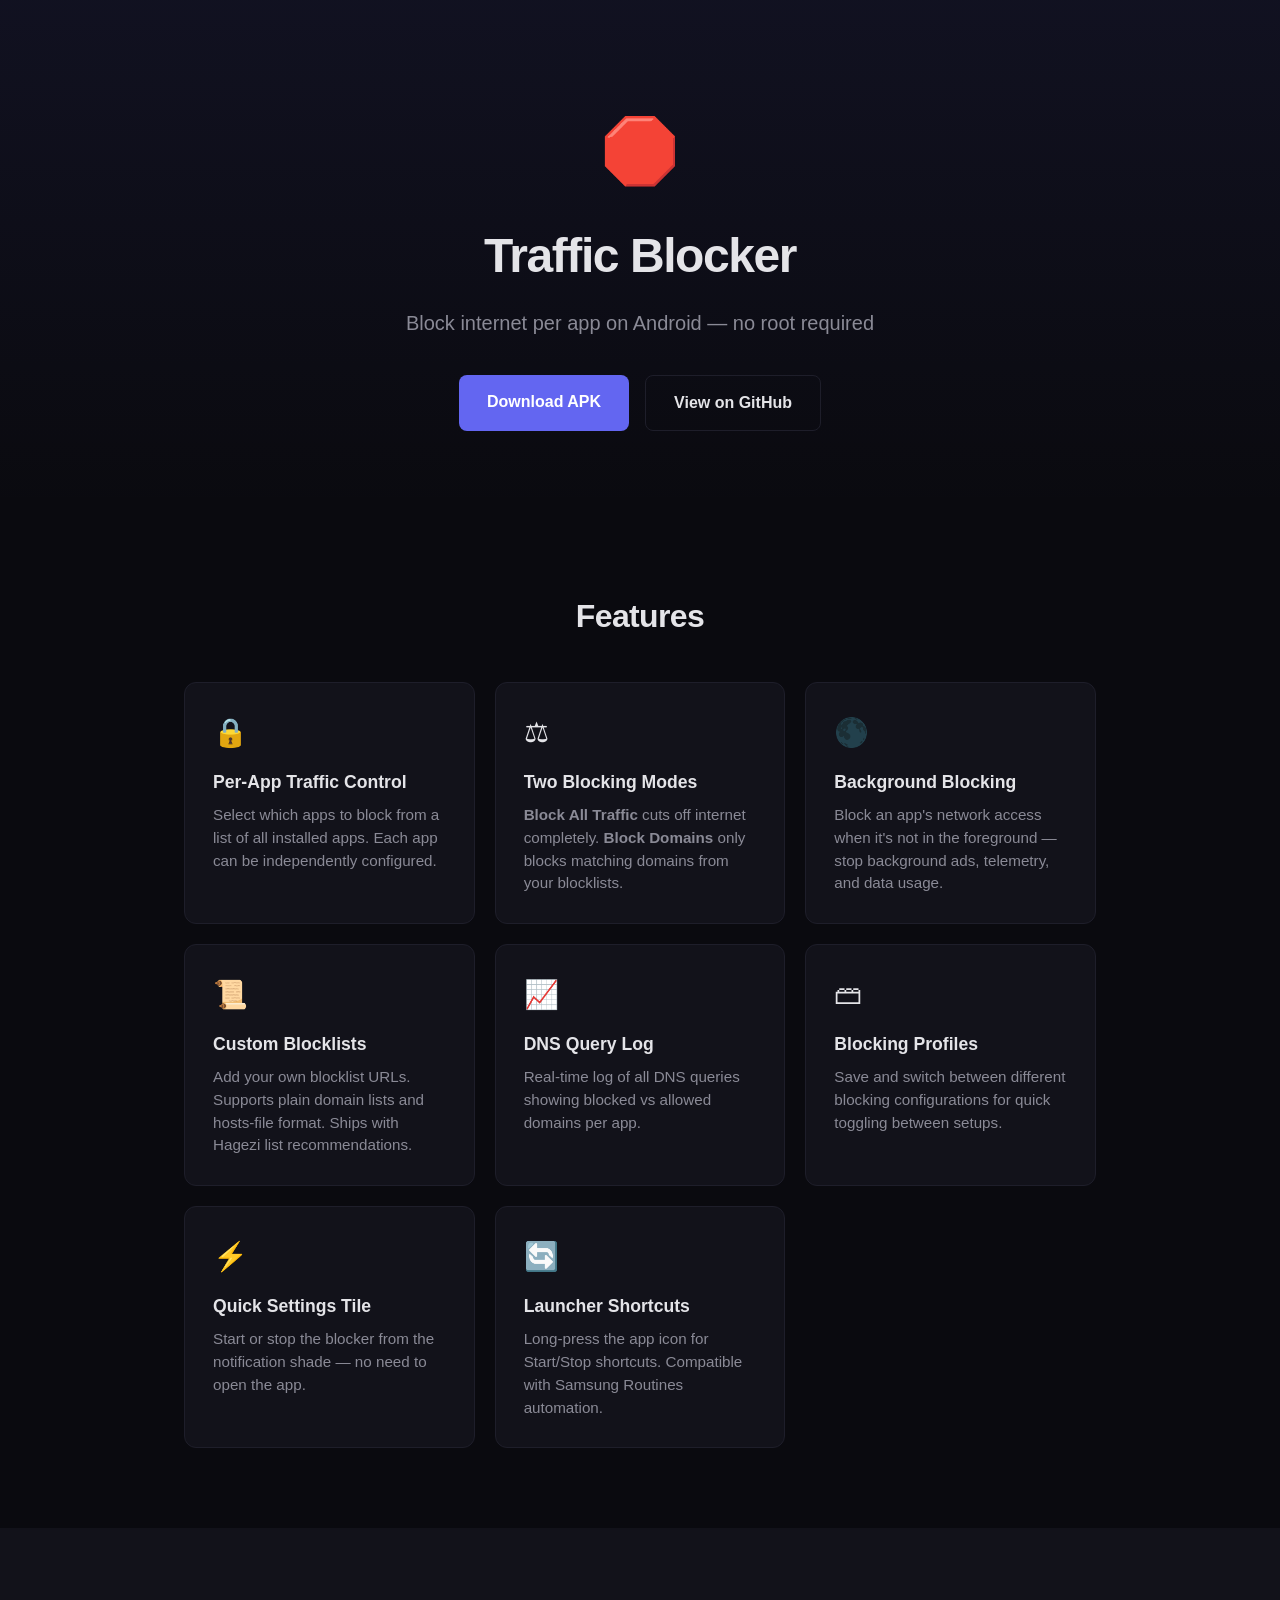
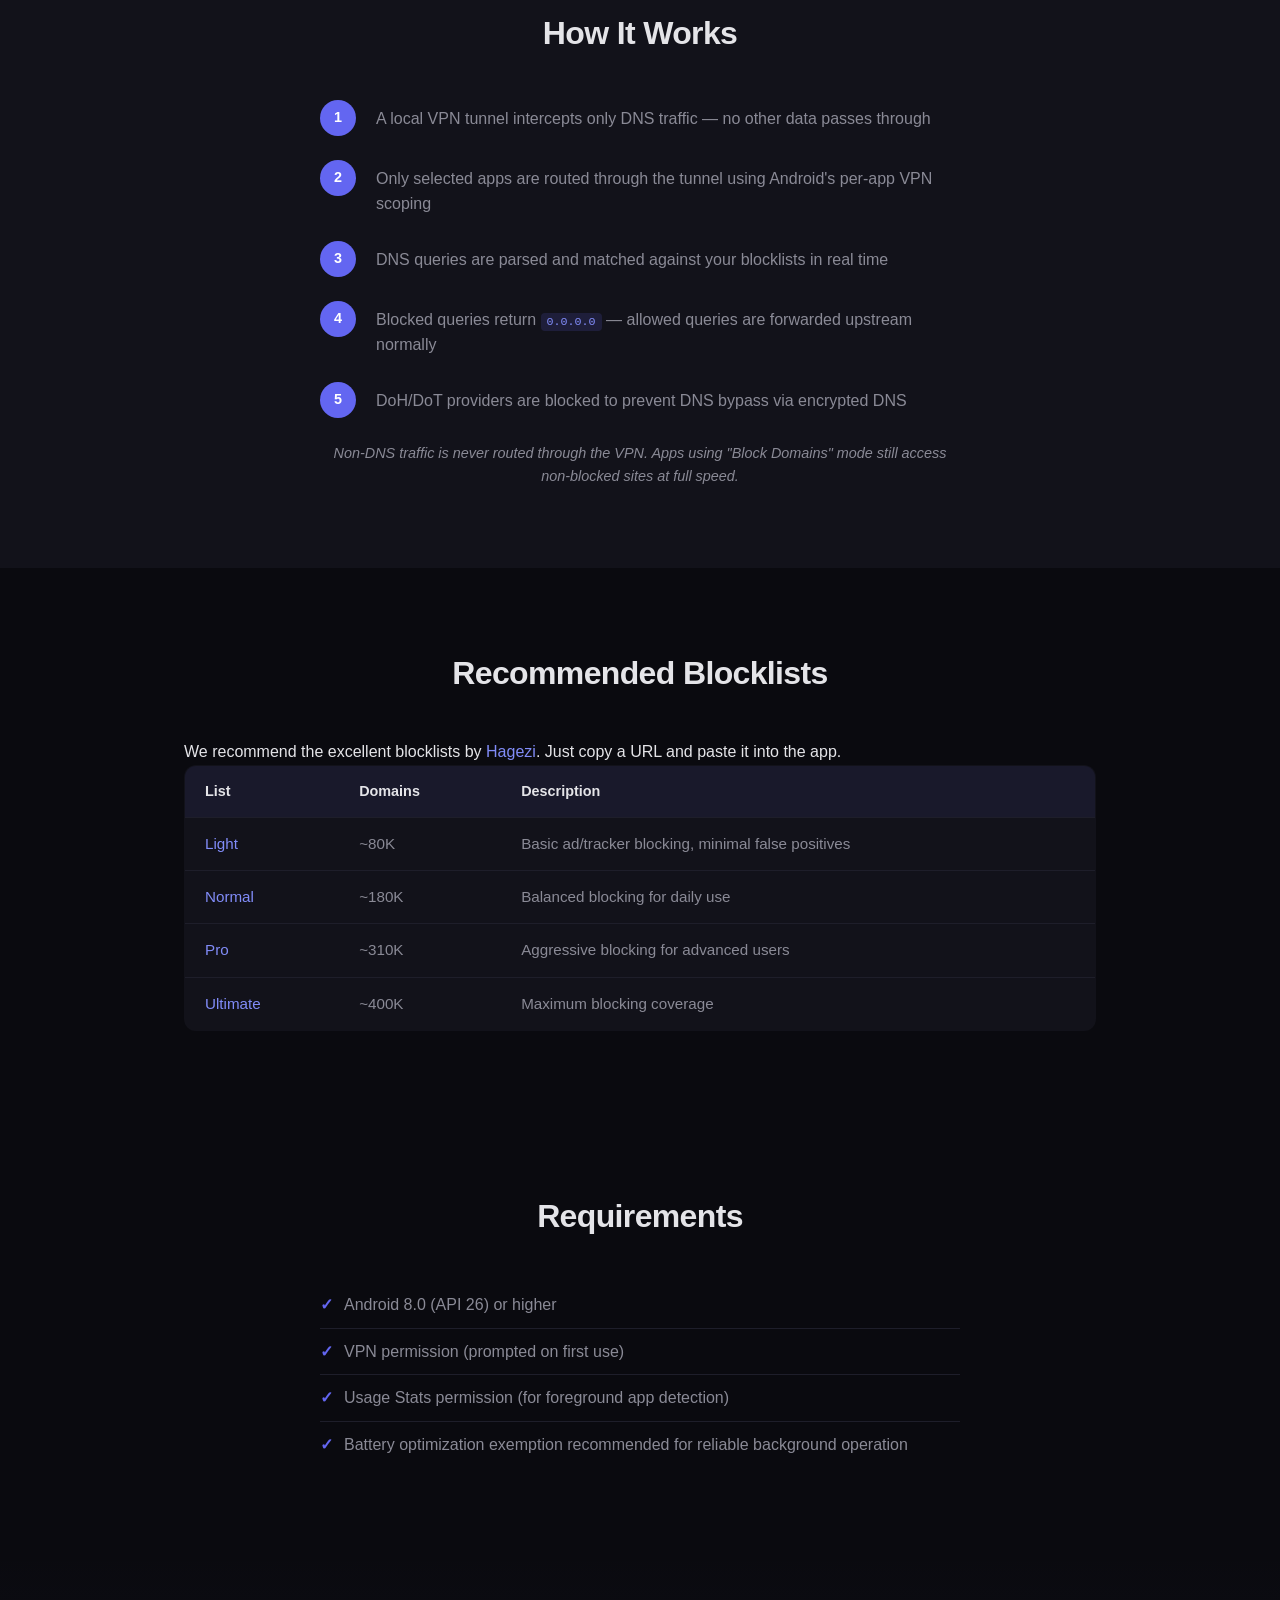
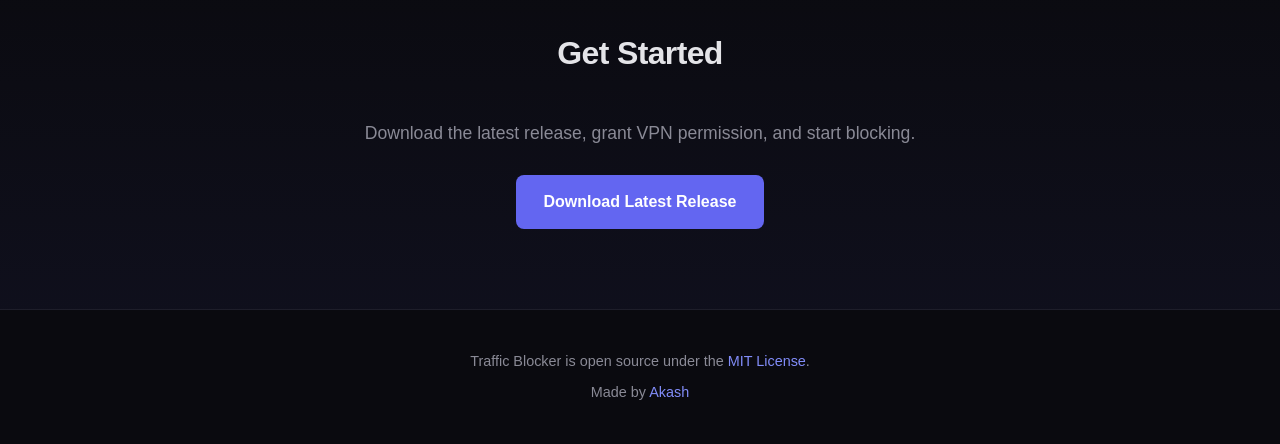
==== docs/index.html @ a33ca1d1 "feat: add configurable upstream DNS provider setting Allow users to choose between Google (8.8.8.8)," ====
<!DOCTYPE html>
<html lang="en">
<head>
  <meta charset="UTF-8">
  <meta name="viewport" content="width=device-width, initial-scale=1.0">
  <title>Traffic Blocker — Block Internet Per App on Android</title>
  <meta name="description" content="A no-root Android app that blocks internet access per app using a local VPN. Block all traffic or specific domains with custom blocklists.">
  <link rel="stylesheet" href="style.css">
</head>
<body>

<header class="hero">
  <div class="container">
    <div class="hero-icon">&#128721;</div>
    <h1>Traffic Blocker</h1>
    <p class="tagline">Block internet per app on Android — no root required</p>
    <div class="hero-actions">
      <a href="https://github.com/akash705/Traffic-Blocker/releases/latest" class="btn btn-primary">Download APK</a>
      <a href="https://github.com/akash705/Traffic-Blocker" class="btn btn-secondary">View on GitHub</a>
    </div>
  </div>
</header>

<main>
  <section class="features">
    <div class="container">
      <h2>Features</h2>
      <div class="feature-grid">
        <div class="feature-card">
          <div class="feature-icon">&#128274;</div>
          <h3>Per-App Traffic Control</h3>
          <p>Select which apps to block from a list of all installed apps. Each app can be independently configured.</p>
        </div>
        <div class="feature-card">
          <div class="feature-icon">&#9878;</div>
          <h3>Two Blocking Modes</h3>
          <p><strong>Block All Traffic</strong> cuts off internet completely. <strong>Block Domains</strong> only blocks matching domains from your blocklists.</p>
        </div>
        <div class="feature-card">
          <div class="feature-icon">&#127761;</div>
          <h3>Background Blocking</h3>
          <p>Block an app's network access when it's not in the foreground — stop background ads, telemetry, and data usage.</p>
        </div>
        <div class="feature-card">
          <div class="feature-icon">&#128220;</div>
          <h3>Custom Blocklists</h3>
          <p>Add your own blocklist URLs. Supports plain domain lists and hosts-file format. Ships with Hagezi list recommendations.</p>
        </div>
        <div class="feature-card">
          <div class="feature-icon">&#128200;</div>
          <h3>DNS Query Log</h3>
          <p>Real-time log of all DNS queries showing blocked vs allowed domains per app.</p>
        </div>
        <div class="feature-card">
          <div class="feature-icon">&#128451;</div>
          <h3>Blocking Profiles</h3>
          <p>Save and switch between different blocking configurations for quick toggling between setups.</p>
        </div>
        <div class="feature-card">
          <div class="feature-icon">&#9889;</div>
          <h3>Quick Settings Tile</h3>
          <p>Start or stop the blocker from the notification shade — no need to open the app.</p>
        </div>
        <div class="feature-card">
          <div class="feature-icon">&#128260;</div>
          <h3>Launcher Shortcuts</h3>
          <p>Long-press the app icon for Start/Stop shortcuts. Compatible with Samsung Routines automation.</p>
        </div>
      </div>
    </div>
  </section>

  <section class="how-it-works">
    <div class="container">
      <h2>How It Works</h2>
      <div class="steps">
        <div class="step">
          <span class="step-num">1</span>
          <p>A local VPN tunnel intercepts only DNS traffic — no other data passes through</p>
        </div>
        <div class="step">
          <span class="step-num">2</span>
          <p>Only selected apps are routed through the tunnel using Android's per-app VPN scoping</p>
        </div>
        <div class="step">
          <span class="step-num">3</span>
          <p>DNS queries are parsed and matched against your blocklists in real time</p>
        </div>
        <div class="step">
          <span class="step-num">4</span>
          <p>Blocked queries return <code>0.0.0.0</code> — allowed queries are forwarded upstream normally</p>
        </div>
        <div class="step">
          <span class="step-num">5</span>
          <p>DoH/DoT providers are blocked to prevent DNS bypass via encrypted DNS</p>
        </div>
      </div>
      <p class="note">Non-DNS traffic is never routed through the VPN. Apps using "Block Domains" mode still access non-blocked sites at full speed.</p>
    </div>
  </section>

  <section class="blocklists">
    <div class="container">
      <h2>Recommended Blocklists</h2>
      <p>We recommend the excellent blocklists by <a href="https://github.com/hagezi/dns-blocklists">Hagezi</a>. Just copy a URL and paste it into the app.</p>
      <div class="blocklist-table">
        <table>
          <thead>
            <tr><th>List</th><th>Domains</th><th>Description</th></tr>
          </thead>
          <tbody>
            <tr><td><a href="https://raw.githubusercontent.com/hagezi/dns-blocklists/main/domains/light.txt">Light</a></td><td>~80K</td><td>Basic ad/tracker blocking, minimal false positives</td></tr>
            <tr><td><a href="https://raw.githubusercontent.com/hagezi/dns-blocklists/main/domains/multi.txt">Normal</a></td><td>~180K</td><td>Balanced blocking for daily use</td></tr>
            <tr><td><a href="https://raw.githubusercontent.com/hagezi/dns-blocklists/main/domains/pro.txt">Pro</a></td><td>~310K</td><td>Aggressive blocking for advanced users</td></tr>
            <tr><td><a href="https://raw.githubusercontent.com/hagezi/dns-blocklists/main/domains/ultimate.txt">Ultimate</a></td><td>~400K</td><td>Maximum blocking coverage</td></tr>
          </tbody>
        </table>
      </div>
    </div>
  </section>

  <section class="requirements">
    <div class="container">
      <h2>Requirements</h2>
      <ul>
        <li>Android 8.0 (API 26) or higher</li>
        <li>VPN permission (prompted on first use)</li>
        <li>Usage Stats permission (for foreground app detection)</li>
        <li>Battery optimization exemption recommended for reliable background operation</li>
      </ul>
    </div>
  </section>

  <section class="cta">
    <div class="container">
      <h2>Get Started</h2>
      <p>Download the latest release, grant VPN permission, and start blocking.</p>
      <a href="https://github.com/akash705/Traffic-Blocker/releases/latest" class="btn btn-primary">Download Latest Release</a>
    </div>
  </section>
</main>

<footer>
  <div class="container">
    <p>Traffic Blocker is open source under the <a href="https://github.com/akash705/Traffic-Blocker/blob/main/LICENSE">MIT License</a>.</p>
    <p>Made by <a href="https://github.com/akash705">Akash</a></p>
  </div>
</footer>

</body>
</html>
---- docs/style.css ----
*,
*::before,
*::after {
  margin: 0;
  padding: 0;
  box-sizing: border-box;
}

:root {
  --bg: #0a0a0f;
  --bg-card: #12121a;
  --bg-card-hover: #1a1a26;
  --text: #e4e4e8;
  --text-muted: #8a8a96;
  --accent: #6366f1;
  --accent-hover: #818cf8;
  --accent-glow: rgba(99, 102, 241, 0.15);
  --border: #1e1e2a;
  --radius: 12px;
}

html {
  scroll-behavior: smooth;
}

body {
  font-family: -apple-system, BlinkMacSystemFont, "Segoe UI", Roboto, "Helvetica Neue", Arial, sans-serif;
  background: var(--bg);
  color: var(--text);
  line-height: 1.6;
  -webkit-font-smoothing: antialiased;
}

.container {
  max-width: 960px;
  margin: 0 auto;
  padding: 0 24px;
}

a {
  color: var(--accent-hover);
  text-decoration: none;
}

a:hover {
  text-decoration: underline;
}

/* Hero */

.hero {
  padding: 100px 0 80px;
  text-align: center;
  background: linear-gradient(180deg, rgba(99, 102, 241, 0.08) 0%, transparent 100%);
}

.hero-icon {
  font-size: 64px;
  margin-bottom: 16px;
}

.hero h1 {
  font-size: 3rem;
  font-weight: 800;
  letter-spacing: -0.03em;
  margin-bottom: 12px;
}

.tagline {
  font-size: 1.25rem;
  color: var(--text-muted);
  margin-bottom: 36px;
}

.hero-actions {
  display: flex;
  gap: 16px;
  justify-content: center;
  flex-wrap: wrap;
}

/* Buttons */

.btn {
  display: inline-block;
  padding: 14px 28px;
  border-radius: 8px;
  font-size: 1rem;
  font-weight: 600;
  text-decoration: none;
  transition: all 0.2s ease;
}

.btn:hover {
  text-decoration: none;
}

.btn-primary {
  background: var(--accent);
  color: #fff;
}

.btn-primary:hover {
  background: var(--accent-hover);
  box-shadow: 0 0 24px var(--accent-glow);
}

.btn-secondary {
  background: transparent;
  color: var(--text);
  border: 1px solid var(--border);
}

.btn-secondary:hover {
  border-color: var(--accent);
  color: var(--accent-hover);
}

/* Sections */

section {
  padding: 80px 0;
}

section h2 {
  font-size: 2rem;
  font-weight: 700;
  letter-spacing: -0.02em;
  margin-bottom: 40px;
  text-align: center;
}

/* Features */

.feature-grid {
  display: grid;
  grid-template-columns: repeat(auto-fit, minmax(260px, 1fr));
  gap: 20px;
}

.feature-card {
  background: var(--bg-card);
  border: 1px solid var(--border);
  border-radius: var(--radius);
  padding: 28px;
  transition: background 0.2s ease, border-color 0.2s ease;
}

.feature-card:hover {
  background: var(--bg-card-hover);
  border-color: var(--accent);
}

.feature-icon {
  font-size: 28px;
  margin-bottom: 12px;
}

.feature-card h3 {
  font-size: 1.1rem;
  font-weight: 600;
  margin-bottom: 8px;
}

.feature-card p {
  color: var(--text-muted);
  font-size: 0.95rem;
  line-height: 1.5;
}

/* How It Works */

.how-it-works {
  background: var(--bg-card);
}

.steps {
  max-width: 640px;
  margin: 0 auto 24px;
}

.step {
  display: flex;
  align-items: flex-start;
  gap: 20px;
  margin-bottom: 24px;
}

.step-num {
  flex-shrink: 0;
  width: 36px;
  height: 36px;
  background: var(--accent);
  color: #fff;
  border-radius: 50%;
  display: flex;
  align-items: center;
  justify-content: center;
  font-weight: 700;
  font-size: 0.9rem;
}

.step p {
  padding-top: 6px;
  color: var(--text-muted);
}

.step code {
  background: rgba(99, 102, 241, 0.15);
  padding: 2px 6px;
  border-radius: 4px;
  font-size: 0.9em;
  color: var(--accent-hover);
}

.note {
  text-align: center;
  color: var(--text-muted);
  font-size: 0.9rem;
  font-style: italic;
  max-width: 640px;
  margin: 0 auto;
}

/* Blocklists */

.blocklist-table {
  overflow-x: auto;
}

table {
  width: 100%;
  border-collapse: collapse;
  background: var(--bg-card);
  border-radius: var(--radius);
  overflow: hidden;
  border: 1px solid var(--border);
}

th, td {
  padding: 14px 20px;
  text-align: left;
}

th {
  background: rgba(99, 102, 241, 0.08);
  font-weight: 600;
  font-size: 0.9rem;
  color: var(--text);
  border-bottom: 1px solid var(--border);
}

td {
  color: var(--text-muted);
  font-size: 0.95rem;
  border-bottom: 1px solid var(--border);
}

tr:last-child td {
  border-bottom: none;
}

/* Requirements */

.requirements ul {
  max-width: 640px;
  margin: 0 auto;
  list-style: none;
}

.requirements li {
  padding: 10px 0;
  color: var(--text-muted);
  border-bottom: 1px solid var(--border);
  padding-left: 24px;
  position: relative;
}

.requirements li::before {
  content: "\2713";
  position: absolute;
  left: 0;
  color: var(--accent);
  font-weight: 700;
}

.requirements li:last-child {
  border-bottom: none;
}

/* CTA */

.cta {
  text-align: center;
  background: linear-gradient(180deg, transparent 0%, rgba(99, 102, 241, 0.06) 100%);
}

.cta p {
  color: var(--text-muted);
  margin-bottom: 28px;
  font-size: 1.1rem;
}

/* Footer */

footer {
  padding: 40px 0;
  text-align: center;
  border-top: 1px solid var(--border);
}

footer p {
  color: var(--text-muted);
  font-size: 0.9rem;
  margin-bottom: 8px;
}

footer p:last-child {
  margin-bottom: 0;
}

/* Mobile */

@media (max-width: 640px) {
  .hero {
    padding: 64px 0 48px;
  }

  .hero h1 {
    font-size: 2.2rem;
  }

  .tagline {
    font-size: 1.05rem;
  }

  section {
    padding: 56px 0;
  }

  section h2 {
    font-size: 1.6rem;
    margin-bottom: 28px;
  }

  .feature-grid {
    grid-template-columns: 1fr;
  }
}
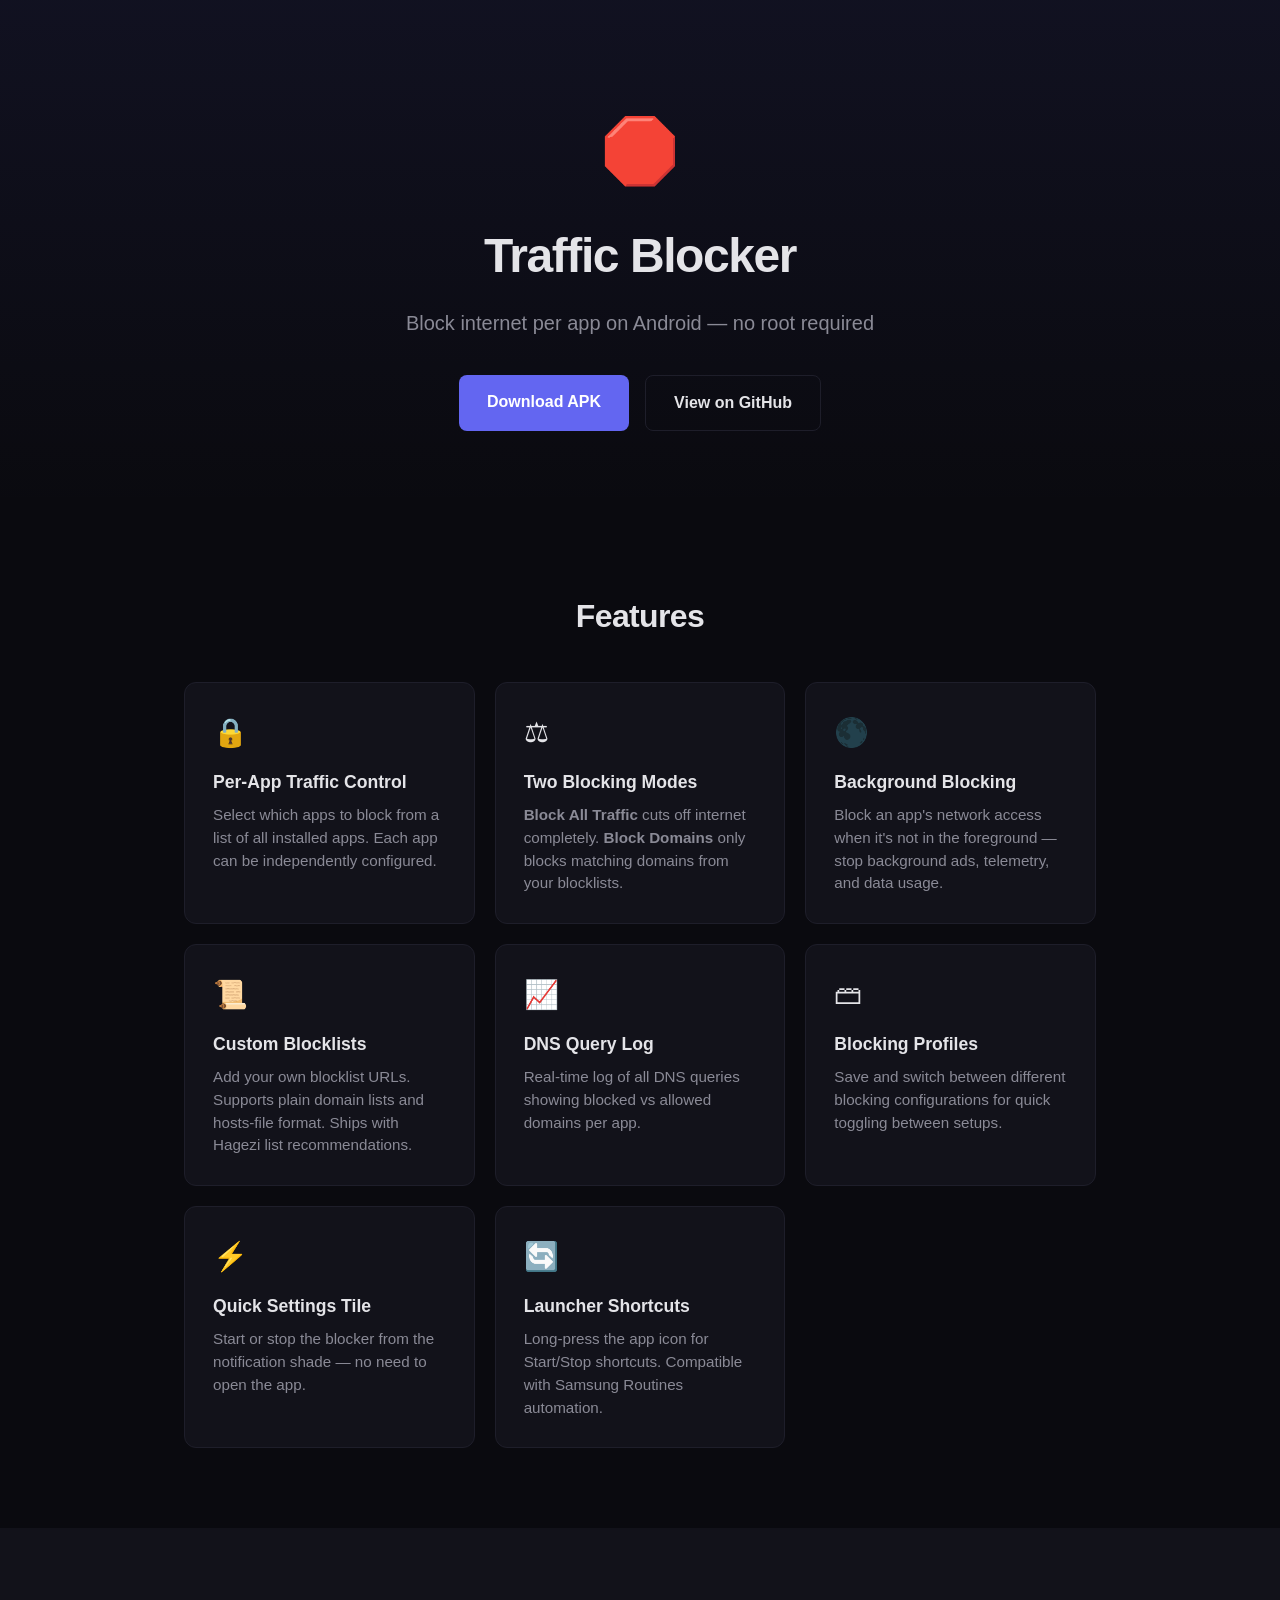
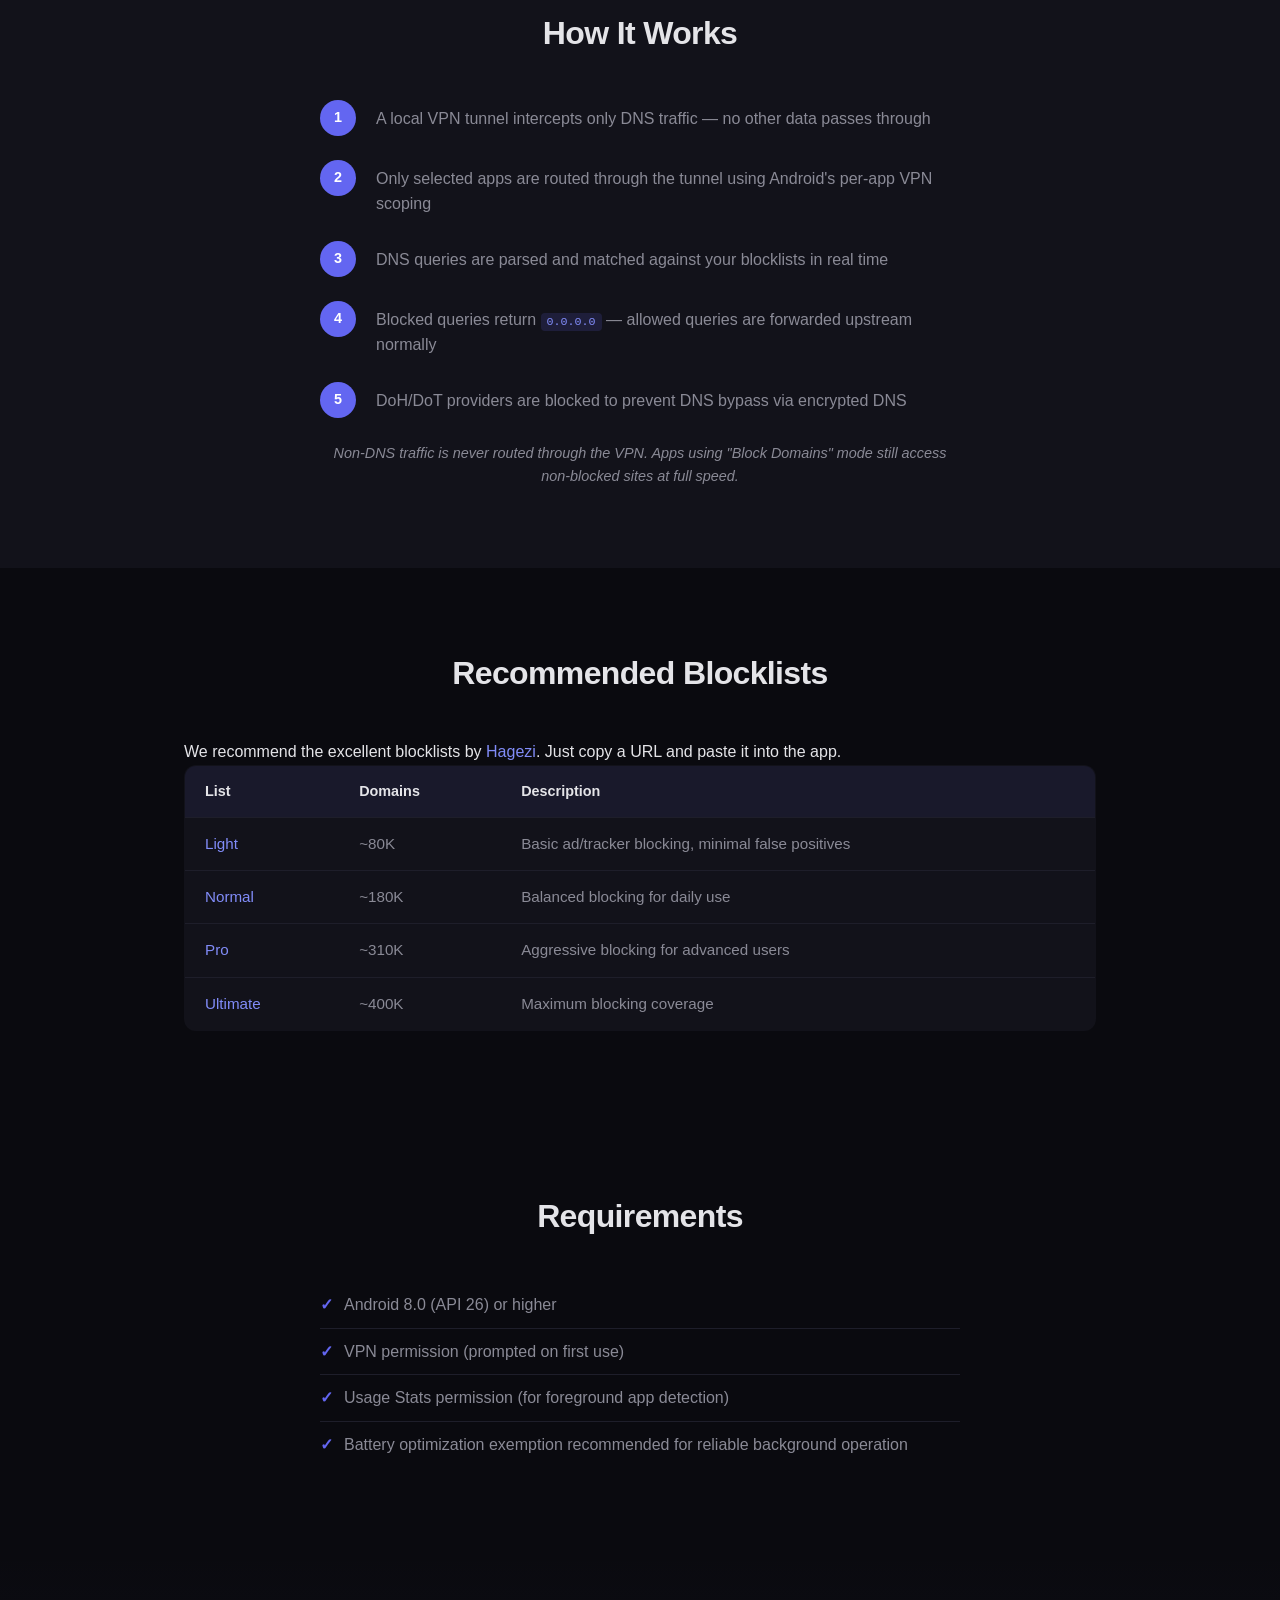
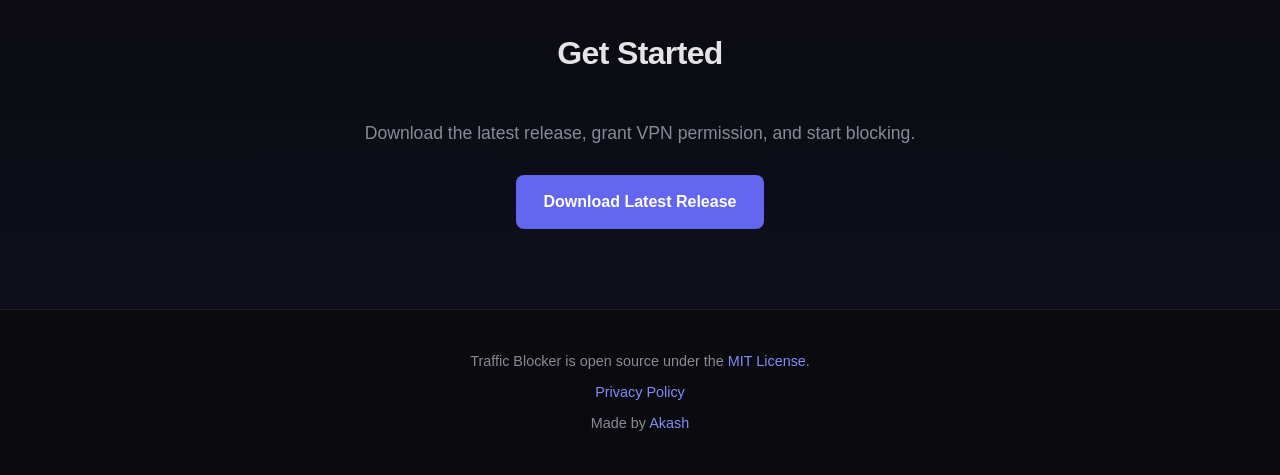
==== commit 05416d67: "docs: add privacy policy page for Play Store compliance Authored by Human who hellucinated the code" ====
--- a/docs/index.html
+++ b/docs/index.html
@@ -143,6 +143,7 @@
 <footer>
   <div class="container">
     <p>Traffic Blocker is open source under the <a href="https://github.com/akash705/Traffic-Blocker/blob/main/LICENSE">MIT License</a>.</p>
+    <p><a href="privacy.html">Privacy Policy</a></p>
     <p>Made by <a href="https://github.com/akash705">Akash</a></p>
   </div>
 </footer>
